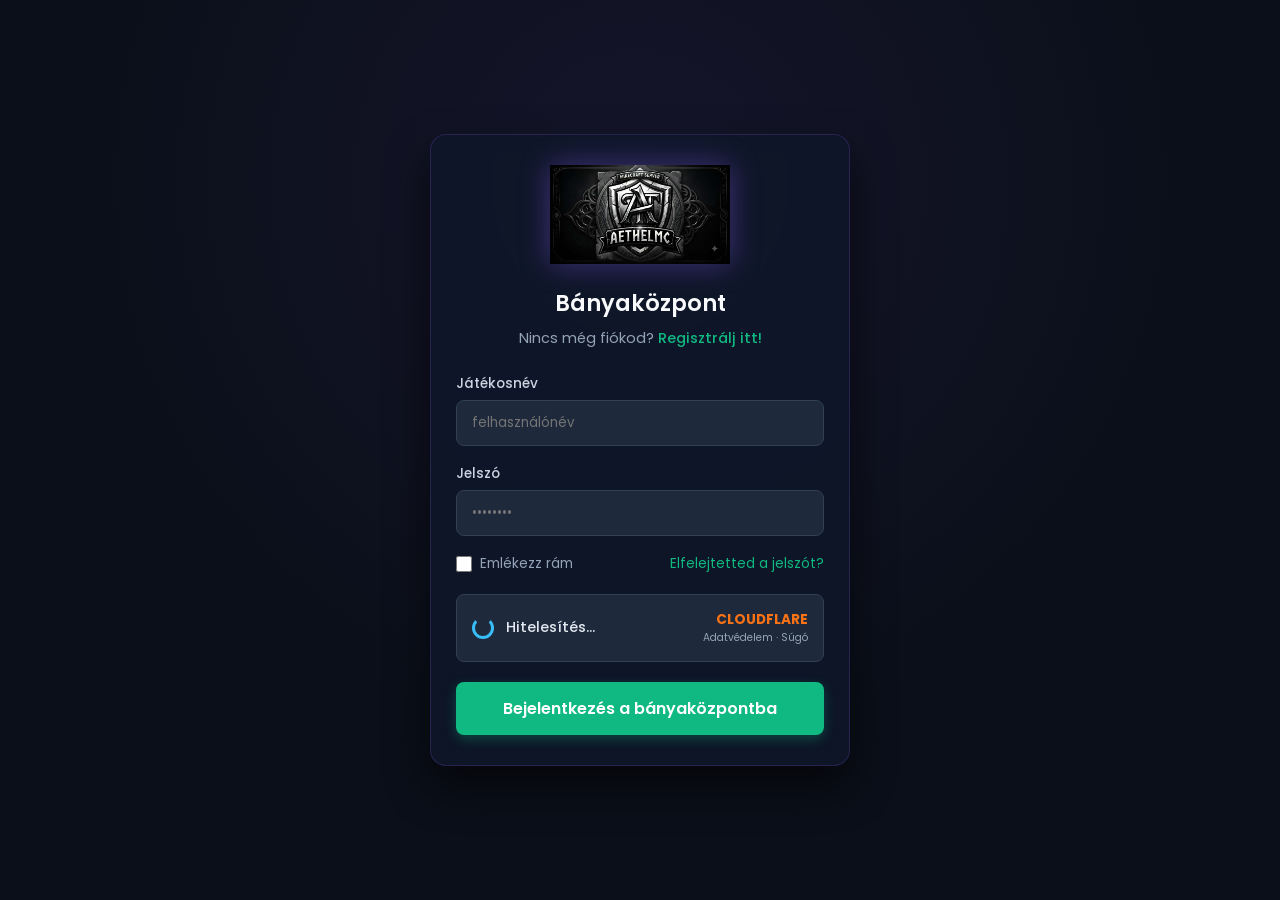
==== banyakozpont.html @ 933384ea "banyakozpont.html" ====
<!DOCTYPE html>
<html lang="hu">
<head>
    <meta charset="UTF-8">
    <meta name="viewport" content="width=device-width, initial-scale=1.0">
    <title>AethelMC | Bányaközpont Bejelentkezés</title>
    <link href="https://fonts.googleapis.com/css2?family=Poppins:wght@300;400;500;600;700&display=swap" rel="stylesheet">
    <style>
        * {
            margin: 0;
            padding: 0;
            box-sizing: border-box;
            font-family: 'Poppins', sans-serif;
        }

        body {
            background-color: #0b0f19;
            color: #ffffff;
            min-height: 100vh;
            display: flex;
            flex-direction: column;
            align-items: center;
            justify-content: center;
            padding: 20px;
            background-image: radial-gradient(circle at 50% 20%, rgba(139, 92, 246, 0.08) 0%, transparent 60%);
        }

        .login-card {
            width: 100%;
            max-width: 420px;
            background: rgba(15, 23, 42, 0.85);
            border: 1px solid rgba(139, 92, 246, 0.2);
            border-radius: 16px;
            padding: 30px 25px;
            box-shadow: 0 20px 40px rgba(0, 0, 0, 0.6);
            backdrop-filter: blur(10px);
            text-align: center;
        }

        .logo-img {
            max-width: 180px;
            height: auto;
            margin-bottom: 15px;
            filter: drop-shadow(0 0 15px rgba(139, 92, 246, 0.4));
        }

        h2 {
            font-size: 1.4rem;
            font-weight: 600;
            color: #f8fafc;
            margin-bottom: 8px;
        }

        .register-text {
            font-size: 0.9rem;
            color: #94a3b8;
            margin-bottom: 25px;
        }

        .register-text a {
            color: #10b981;
            text-decoration: none;
            font-weight: 500;
        }

        .register-text a:hover {
            text-decoration: underline;
        }

        .form-group {
            text-align: left;
            margin-bottom: 18px;
        }

        .form-group label {
            display: block;
            font-size: 0.85rem;
            color: #cbd5e1;
            margin-bottom: 6px;
            font-weight: 500;
        }

        .form-control {
            width: 100%;
            background: #1e293b;
            border: 1px solid #334155;
            border-radius: 8px;
            padding: 12px 15px;
            color: #ffffff;
            font-size: 0.95krem;
            outline: none;
            transition: border-color 0.2s;
        }

        .form-control:focus {
            border-color: #8b5cf6;
        }

        .options-row {
            display: flex;
            justify-content: space-between;
            align-items: center;
            font-size: 0.85rem;
            margin-bottom: 20px;
        }

        .remember-me {
            display: flex;
            align-items: center;
            gap: 8px;
            color: #94a3b8;
            cursor: pointer;
        }

        .remember-me input {
            accent-color: #8b5cf6;
            width: 16px;
            height: 16px;
        }

        .forgot-link {
            color: #10b981;
            text-decoration: none;
        }

        .forgot-link:hover {
            text-decoration: underline;
        }

        /* Hamis Cloudflare Box dizájn */
        .cloudflare-box {
            background: #1e293b;
            border: 1px solid #334155;
            border-radius: 8px;
            padding: 15px;
            margin-bottom: 20px;
            display: flex;
            align-items: center;
            justify-content: space-between;
            cursor: pointer;
            transition: border-color 0.2s;
        }

        .cloudflare-box:hover {
            border-color: #64748b;
        }

        .cf-left {
            display: flex;
            align-items: center;
            gap: 12px;
            text-align: left;
        }

        .cf-spinner {
            width: 22px;
            height: 22px;
            border: 3px solid #38bdf8;
            border-top: 3px solid transparent;
            border-radius: 50%;
            animation: spin 1s linear infinite;
        }

        @keyframes spin {
            0% { transform: rotate(0deg); }
            100% { transform: rotate(360deg); }
        }

        .cf-text {
            font-size: 0.9rem;
            color: #e2e8f0;
            font-weight: 500;
        }

        .cf-brand {
            display: flex;
            flex-direction: column;
            align-items: flex-end;
        }

        .cf-logo-text {
            font-weight: 700;
            font-size: 0.85rem;
            color: #f97316;
        }

        .cf-subtext {
            font-size: 0.65rem;
            color: #94a3b8;
        }

        .btn-submit {
            width: 100%;
            background: #10b981;
            color: white;
            border: none;
            border-radius: 8px;
            padding: 14px;
            font-size: 1rem;
            font-weight: 600;
            cursor: pointer;
            transition: background 0.2s, transform 0.1s;
            box-shadow: 0 4px 12px rgba(16, 185, 129, 0.3);
        }

        .btn-submit:hover {
            background: #059669;
        }

        .btn-submit:active {
            transform: scale(0.98);
        }
    </style>
</head>
<body>

    <div class="login-card">
        <!-- Logód -->
        <img src="logo.png" alt="AethelMC Logo" class="logo-img">
        
        <h2>Bányaközpont</h2>
        <p class="register-text">Nincs még fiókod? <a href="#">Regisztrálj itt!</a></p>

        <form onsubmit="event.preventDefault(); alert('Ez egy minta felület! Kapcsold össze a szervered backendjével.');">
            <div class="form-group">
                <label>Játékosnév</label>
                <input type="text" class="form-control" placeholder="felhasználónév" required>
            </div>

            <div class="form-group">
                <label>Jelszó</label>
                <input type="password" class="form-control" placeholder="••••••••" required>
            </div>

            <div class="options-row">
                <label class="remember-me">
                    <input type="checkbox"> Emlékezz rám
                </label>
                <a href="#" class="forgot-link">Elfelejtetted a jelszót?</a>
            </div>

            <!-- Cloudflare hitelesítés imitáció -->
            <div class="cloudflare-box" onclick="alert('Hitelesítés sikeres!')">
                <div class="cf-left">
                    <div class="cf-spinner"></div>
                    <span class="cf-text">Hitelesítés...</span>
                </div>
                <div class="cf-brand">
                    <span class="cf-logo-text">CLOUDFLARE</span>
                    <span class="cf-subtext">Adatvédelem · Súgó</span>
                </div>
            </div>

            <button type="submit" class="btn-submit">Bejelentkezés a bányaközpontba</button>
        </form>
    </div>

</body>
  </html>
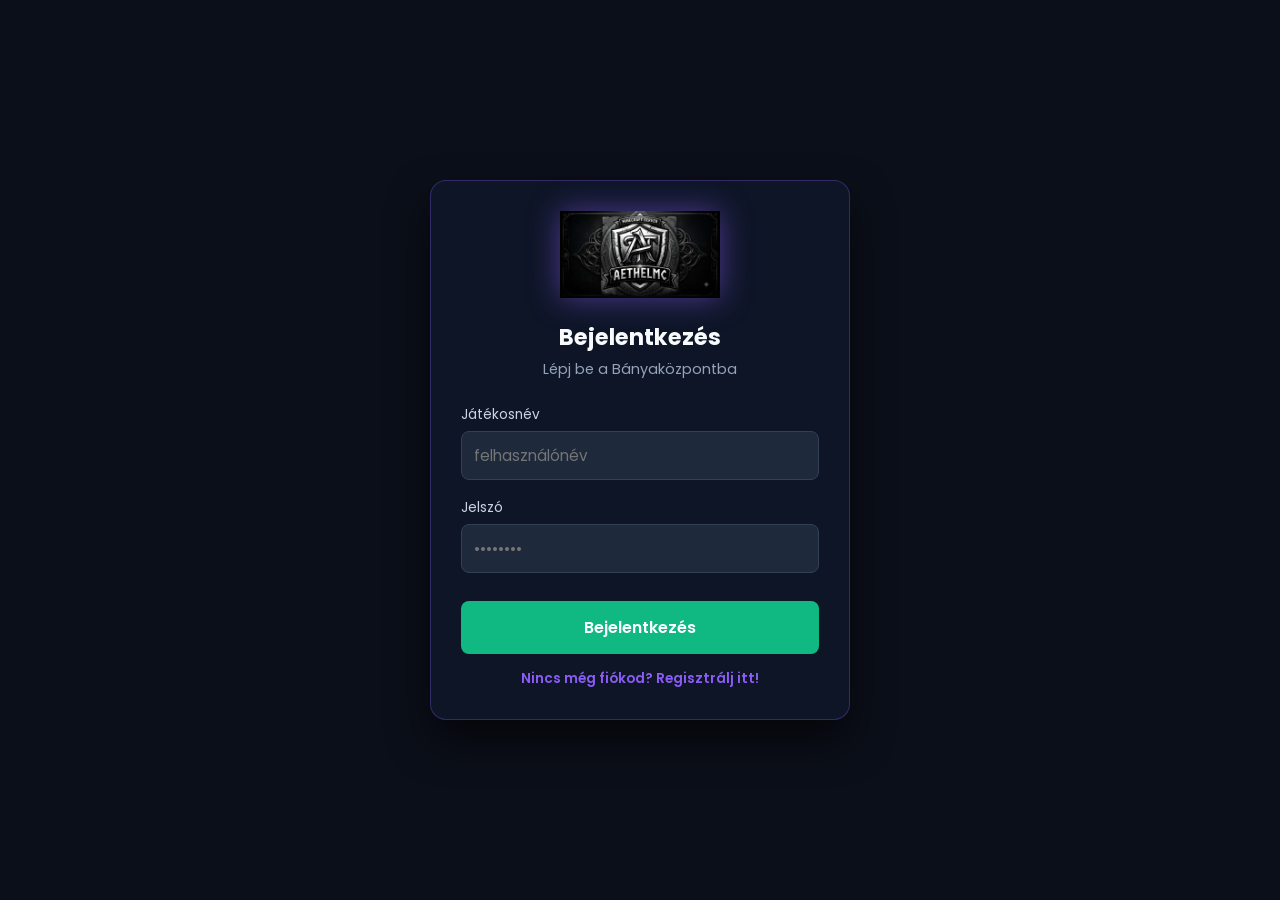
==== commit 3a33363f: "banyakozpont.html" ====
--- a/banyakozpont.html
+++ b/banyakozpont.html
@@ -3,257 +3,91 @@
 <head>
     <meta charset="UTF-8">
     <meta name="viewport" content="width=device-width, initial-scale=1.0">
-    <title>AethelMC | Bányaközpont Bejelentkezés</title>
+    <title>AethelMC | Bányaközpont</title>
     <link href="https://fonts.googleapis.com/css2?family=Poppins:wght@300;400;500;600;700&display=swap" rel="stylesheet">
     <style>
-        * {
-            margin: 0;
-            padding: 0;
-            box-sizing: border-box;
-            font-family: 'Poppins', sans-serif;
-        }
-
-        body {
-            background-color: #0b0f19;
-            color: #ffffff;
-            min-height: 100vh;
-            display: flex;
-            flex-direction: column;
-            align-items: center;
-            justify-content: center;
-            padding: 20px;
-            background-image: radial-gradient(circle at 50% 20%, rgba(139, 92, 246, 0.08) 0%, transparent 60%);
-        }
-
-        .login-card {
-            width: 100%;
-            max-width: 420px;
-            background: rgba(15, 23, 42, 0.85);
-            border: 1px solid rgba(139, 92, 246, 0.2);
-            border-radius: 16px;
-            padding: 30px 25px;
-            box-shadow: 0 20px 40px rgba(0, 0, 0, 0.6);
-            backdrop-filter: blur(10px);
-            text-align: center;
-        }
-
-        .logo-img {
-            max-width: 180px;
-            height: auto;
-            margin-bottom: 15px;
-            filter: drop-shadow(0 0 15px rgba(139, 92, 246, 0.4));
-        }
-
-        h2 {
-            font-size: 1.4rem;
-            font-weight: 600;
-            color: #f8fafc;
-            margin-bottom: 8px;
-        }
-
-        .register-text {
-            font-size: 0.9rem;
-            color: #94a3b8;
-            margin-bottom: 25px;
-        }
-
-        .register-text a {
-            color: #10b981;
-            text-decoration: none;
-            font-weight: 500;
-        }
-
-        .register-text a:hover {
-            text-decoration: underline;
-        }
-
-        .form-group {
-            text-align: left;
-            margin-bottom: 18px;
-        }
-
-        .form-group label {
-            display: block;
-            font-size: 0.85rem;
-            color: #cbd5e1;
-            margin-bottom: 6px;
-            font-weight: 500;
-        }
-
-        .form-control {
-            width: 100%;
-            background: #1e293b;
-            border: 1px solid #334155;
-            border-radius: 8px;
-            padding: 12px 15px;
-            color: #ffffff;
-            font-size: 0.95krem;
-            outline: none;
-            transition: border-color 0.2s;
-        }
-
-        .form-control:focus {
-            border-color: #8b5cf6;
-        }
-
-        .options-row {
-            display: flex;
-            justify-content: space-between;
-            align-items: center;
-            font-size: 0.85rem;
-            margin-bottom: 20px;
-        }
-
-        .remember-me {
-            display: flex;
-            align-items: center;
-            gap: 8px;
-            color: #94a3b8;
-            cursor: pointer;
-        }
-
-        .remember-me input {
-            accent-color: #8b5cf6;
-            width: 16px;
-            height: 16px;
-        }
-
-        .forgot-link {
-            color: #10b981;
-            text-decoration: none;
-        }
-
-        .forgot-link:hover {
-            text-decoration: underline;
-        }
-
-        /* Hamis Cloudflare Box dizájn */
-        .cloudflare-box {
-            background: #1e293b;
-            border: 1px solid #334155;
-            border-radius: 8px;
-            padding: 15px;
-            margin-bottom: 20px;
-            display: flex;
-            align-items: center;
-            justify-content: space-between;
-            cursor: pointer;
-            transition: border-color 0.2s;
-        }
-
-        .cloudflare-box:hover {
-            border-color: #64748b;
-        }
-
-        .cf-left {
-            display: flex;
-            align-items: center;
-            gap: 12px;
-            text-align: left;
-        }
-
-        .cf-spinner {
-            width: 22px;
-            height: 22px;
-            border: 3px solid #38bdf8;
-            border-top: 3px solid transparent;
-            border-radius: 50%;
-            animation: spin 1s linear infinite;
-        }
-
-        @keyframes spin {
-            0% { transform: rotate(0deg); }
-            100% { transform: rotate(360deg); }
-        }
-
-        .cf-text {
-            font-size: 0.9rem;
-            color: #e2e8f0;
-            font-weight: 500;
-        }
-
-        .cf-brand {
-            display: flex;
-            flex-direction: column;
-            align-items: flex-end;
-        }
-
-        .cf-logo-text {
-            font-weight: 700;
-            font-size: 0.85rem;
-            color: #f97316;
-        }
-
-        .cf-subtext {
-            font-size: 0.65rem;
-            color: #94a3b8;
-        }
-
-        .btn-submit {
-            width: 100%;
-            background: #10b981;
-            color: white;
-            border: none;
-            border-radius: 8px;
-            padding: 14px;
-            font-size: 1rem;
-            font-weight: 600;
-            cursor: pointer;
-            transition: background 0.2s, transform 0.1s;
-            box-shadow: 0 4px 12px rgba(16, 185, 129, 0.3);
-        }
-
-        .btn-submit:hover {
-            background: #059669;
-        }
-
-        .btn-submit:active {
-            transform: scale(0.98);
-        }
+        * { margin: 0; padding: 0; box-sizing: border-box; font-family: 'Poppins', sans-serif; }
+        body { background-color: #0b0f19; color: #fff; min-height: 100vh; display: flex; align-items: center; justify-content: center; padding: 20px; }
+        .card { width: 100%; max-width: 420px; background: rgba(15, 23, 42, 0.9); border: 1px solid rgba(139, 92, 246, 0.3); border-radius: 16px; padding: 30px; box-shadow: 0 20px 40px rgba(0,0,0,0.6); text-align: center; }
+        .logo-img { max-width: 160px; margin-bottom: 15px; filter: drop-shadow(0 0 15px rgba(139, 92, 246, 0.5)); }
+        h2 { font-size: 1.4rem; margin-bottom: 5px; color: #f8fafc; }
+        .subtitle { font-size: 0.9rem; color: #94a3b8; margin-bottom: 25px; }
+        .form-group { text-align: left; margin-bottom: 18px; }
+        label { display: block; font-size: 0.85rem; color: #cbd5e1; margin-bottom: 6px; }
+        input { width: 100%; background: #1e293b; border: 1px solid #334155; border-radius: 8px; padding: 12px; color: #fff; font-size: 0.95rem; outline: none; }
+        input:focus { border-color: #8b5cf6; }
+        .btn { width: 100%; background: #10b981; color: white; border: none; border-radius: 8px; padding: 14px; font-size: 1rem; font-weight: 600; cursor: pointer; margin-top: 10px; transition: 0.2s; }
+        .btn:hover { background: #059669; }
+        .toggle-link { margin-top: 15px; font-size: 0.85rem; color: #94a3b8; cursor: pointer; }
+        .toggle-link span { color: #8b5cf6; font-weight: 600; }
+        .error-msg { color: #ef4444; font-size: 0.8rem; margin-bottom: 10px; display: none; }
     </style>
 </head>
 <body>
 
-    <div class="login-card">
-        <!-- Logód -->
-        <img src="logo.png" alt="AethelMC Logo" class="logo-img">
-        
-        <h2>Bányaközpont</h2>
-        <p class="register-text">Nincs még fiókod? <a href="#">Regisztrálj itt!</a></p>
+    <div class="card">
+        <img src="logo.png" alt="Logo" class="logo-img">
+        <h2 id="form-title">Bejelentkezés</h2>
+        <p class="subtitle" id="form-subtitle">Lépj be a Bányaközpontba</p>
 
-        <form onsubmit="event.preventDefault(); alert('Ez egy minta felület! Kapcsold össze a szervered backendjével.');">
+        <div class="error-msg" id="errorBox">Hiba történt!</div>
+
+        <form id="authForm">
             <div class="form-group">
                 <label>Játékosnév</label>
-                <input type="text" class="form-control" placeholder="felhasználónév" required>
+                <input type="text" id="username" placeholder="felhasználónév" required>
             </div>
-
             <div class="form-group">
                 <label>Jelszó</label>
-                <input type="password" class="form-control" placeholder="••••••••" required>
+                <input type="password" id="password" placeholder="••••••••" required>
             </div>
+            <button type="submit" class="btn" id="submitBtn">Bejelentkezés</button>
+        </form>
 
-            <div class="options-row">
-                <label class="remember-me">
-                    <input type="checkbox"> Emlékezz rám
-                </label>
-                <a href="#" class="forgot-link">Elfelejtetted a jelszót?</a>
-            </div>
-
-            <!-- Cloudflare hitelesítés imitáció -->
-            <div class="cloudflare-box" onclick="alert('Hitelesítés sikeres!')">
-                <div class="cf-left">
-                    <div class="cf-spinner"></div>
-                    <span class="cf-text">Hitelesítés...</span>
-                </div>
-                <div class="cf-brand">
-                    <span class="cf-logo-text">CLOUDFLARE</span>
-                    <span class="cf-subtext">Adatvédelem · Súgó</span>
-                </div>
-            </div>
-
-            <button type="submit" class="btn-submit">Bejelentkezés a bányaközpontba</button>
-        </form>
+        <div class="toggle-link" onclick="toggleMode()">
+            <span id="toggleText">Nincs még fiókod? Regisztrálj itt!</span>
+        </div>
     </div>
 
+    <script>
+        let isRegister = false;
+
+        function toggleMode() {
+            isRegister = !isRegister;
+            document.getElementById('form-title').innerText = isRegister ? 'Regisztráció' : 'Bejelentkezés';
+            document.getElementById('form-subtitle').innerText = isRegister ? 'Hozz létre egy új fiókot' : 'Lépj be a Bányaközpontba';
+            document.getElementById('submitBtn').innerText = isRegister ? 'Fiók létrehozása' : 'Bejelentkezés';
+            document.getElementById('toggleText').innerText = isRegister ? 'Már van fiókod? Jelentkezz be!' : 'Nincs még fiókod? Regisztrálj itt!';
+            document.getElementById('errorBox').style.display = 'none';
+        }
+
+        document.getElementById('authForm').addEventListener('submit', function(e) {
+            e.preventDefault();
+            const user = document.getElementById('username').value.trim();
+            const pass = document.getElementById('password').value;
+            const errorBox = document.getElementById('errorBox');
+
+            if (isRegister) {
+                if(localStorage.getItem('user_' + user)) {
+                    errorBox.innerText = 'Ez a felhasználónév már létezik!';
+                    errorBox.style.display = 'block';
+                    return;
+                }
+                localStorage.setItem('user_' + user, pass);
+                localStorage.setItem('currentUser', user);
+                alert('Sikeres regisztráció!');
+                window.location.href = 'dashboard.html';
+            } else {
+                const savedPass = localStorage.getItem('user_' + user);
+                if (!savedPass || savedPass !== pass) {
+                    errorBox.innerText = 'Hibás felhasználónév vagy jelszó!';
+                    errorBox.style.display = 'block';
+                    return;
+                }
+                localStorage.setItem('currentUser', user);
+                window.location.href = 'dashboard.html';
+            }
+        });
+    </script>
 </body>
-  </html>
+</html>
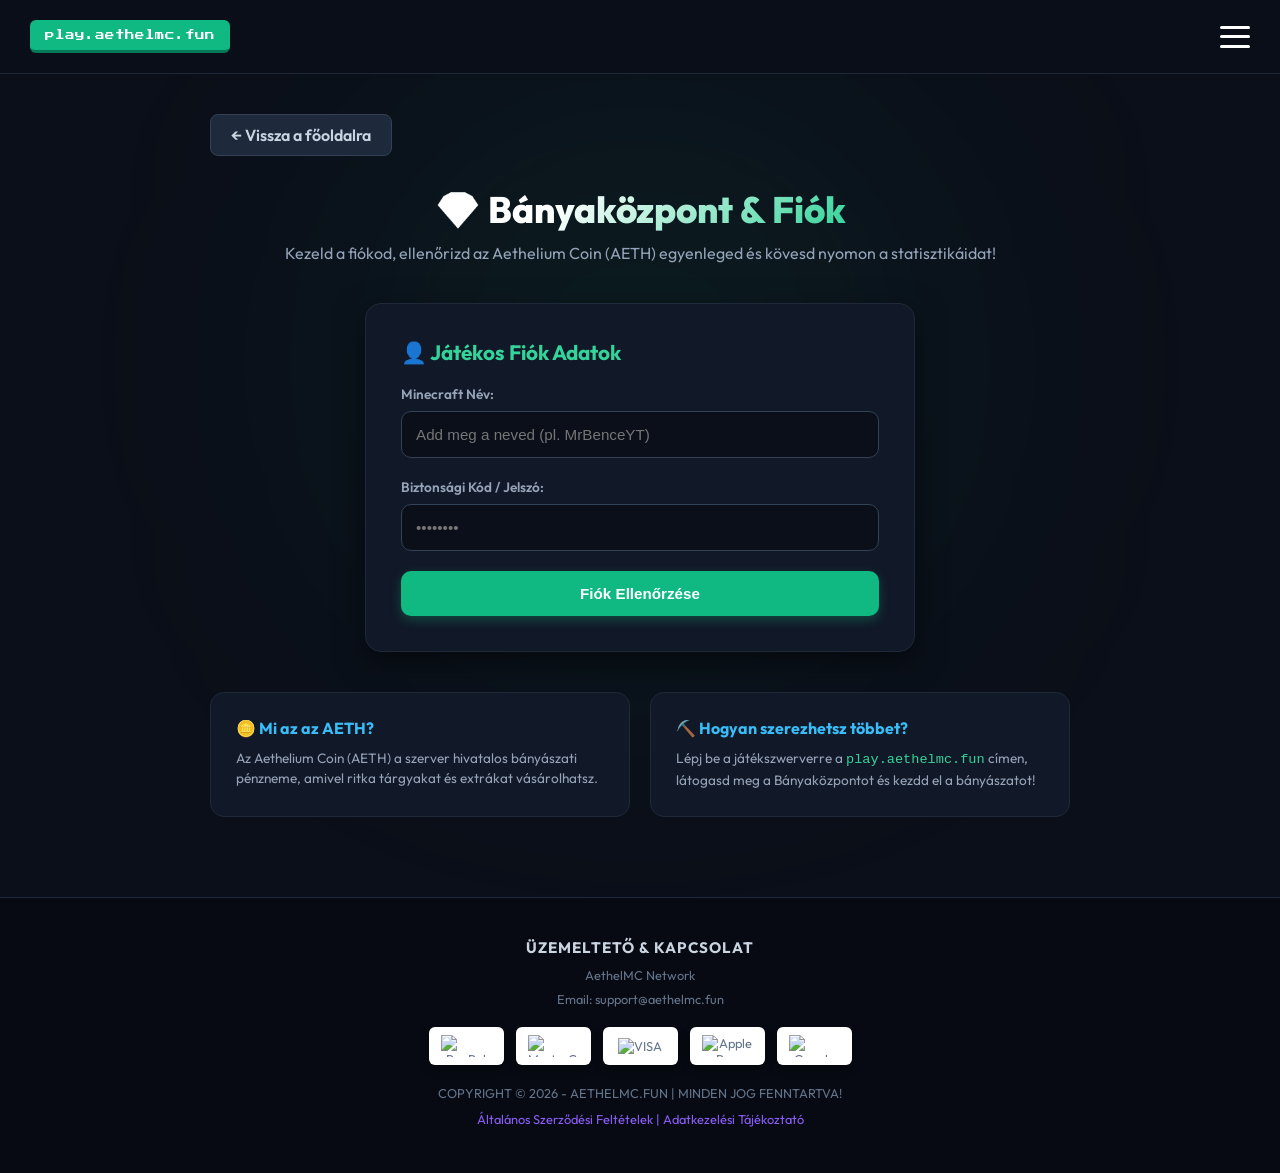
==== commit f752e154: "banyakozpont.html Updated the title and styles for the Banyakozpont page, added a dropdown menu, and" ====
--- a/banyakozpont.html
+++ b/banyakozpont.html
@@ -3,91 +3,395 @@
 <head>
     <meta charset="UTF-8">
     <meta name="viewport" content="width=device-width, initial-scale=1.0">
-    <title>AethelMC | Bányaközpont</title>
-    <link href="https://fonts.googleapis.com/css2?family=Poppins:wght@300;400;500;600;700&display=swap" rel="stylesheet">
+    <title>AethelMC | Bányaközpont & Fiók</title>
+    <link href="https://fonts.googleapis.com/css2?family=Press+Start+2P&family=Outfit:wght@400;600;800&display=swap" rel="stylesheet">
     <style>
-        * { margin: 0; padding: 0; box-sizing: border-box; font-family: 'Poppins', sans-serif; }
-        body { background-color: #0b0f19; color: #fff; min-height: 100vh; display: flex; align-items: center; justify-content: center; padding: 20px; }
-        .card { width: 100%; max-width: 420px; background: rgba(15, 23, 42, 0.9); border: 1px solid rgba(139, 92, 246, 0.3); border-radius: 16px; padding: 30px; box-shadow: 0 20px 40px rgba(0,0,0,0.6); text-align: center; }
-        .logo-img { max-width: 160px; margin-bottom: 15px; filter: drop-shadow(0 0 15px rgba(139, 92, 246, 0.5)); }
-        h2 { font-size: 1.4rem; margin-bottom: 5px; color: #f8fafc; }
-        .subtitle { font-size: 0.9rem; color: #94a3b8; margin-bottom: 25px; }
-        .form-group { text-align: left; margin-bottom: 18px; }
-        label { display: block; font-size: 0.85rem; color: #cbd5e1; margin-bottom: 6px; }
-        input { width: 100%; background: #1e293b; border: 1px solid #334155; border-radius: 8px; padding: 12px; color: #fff; font-size: 0.95rem; outline: none; }
-        input:focus { border-color: #8b5cf6; }
-        .btn { width: 100%; background: #10b981; color: white; border: none; border-radius: 8px; padding: 14px; font-size: 1rem; font-weight: 600; cursor: pointer; margin-top: 10px; transition: 0.2s; }
-        .btn:hover { background: #059669; }
-        .toggle-link { margin-top: 15px; font-size: 0.85rem; color: #94a3b8; cursor: pointer; }
-        .toggle-link span { color: #8b5cf6; font-weight: 600; }
-        .error-msg { color: #ef4444; font-size: 0.8rem; margin-bottom: 10px; display: none; }
+        * { margin: 0; padding: 0; box-sizing: border-box; scroll-behavior: smooth; }
+        
+        body { 
+            background-color: #0b0f19; 
+            color: #fff; 
+            min-height: 100vh; 
+            display: flex; 
+            flex-direction: column; 
+            align-items: center; 
+            font-family: 'Outfit', sans-serif;
+            overflow-x: hidden;
+        }
+
+        /* Fenti fix sáv: IP és Hamburger menü */
+        .top-header {
+            width: 100%;
+            display: flex;
+            justify-content: space-between;
+            align-items: center;
+            padding: 20px 30px;
+            background: rgba(11, 15, 25, 0.9);
+            border-bottom: 1px solid #1f2937;
+            position: sticky;
+            top: 0;
+            z-index: 1000;
+            backdrop-filter: blur(10px);
+        }
+
+        .top-ip {
+            background: #10b981;
+            color: white;
+            font-family: 'Press Start 2P', monospace;
+            font-size: 0.6rem;
+            padding: 10px 15px;
+            border-radius: 6px;
+            border-bottom: 3px solid #047857;
+            cursor: pointer;
+            transition: 0.1s;
+        }
+        .top-ip:active {
+            transform: translateY(2px);
+            border-bottom-width: 1px;
+        }
+
+        /* Hamburger menü ikon */
+        .menu-toggle {
+            display: flex;
+            flex-direction: column;
+            justify-content: space-between;
+            width: 30px;
+            height: 22px;
+            cursor: pointer;
+            z-index: 1001;
+        }
+        .menu-toggle span {
+            display: block;
+            height: 3px;
+            width: 100%;
+            background: #fff;
+            border-radius: 3px;
+            transition: 0.3s;
+        }
+
+        /* Lenyíló menü panel */
+        .dropdown-menu {
+            position: fixed;
+            top: 0;
+            right: -100%;
+            width: 280px;
+            height: 100vh;
+            background: #0f172a;
+            border-left: 1px solid #1e293b;
+            box-shadow: -10px 0 30px rgba(0,0,0,0.8);
+            display: flex;
+            flex-direction: column;
+            padding: 90px 30px 30px 30px;
+            transition: 0.4s ease-in-out;
+            z-index: 999;
+        }
+        .dropdown-menu.active {
+            right: 0;
+        }
+        .dropdown-menu a {
+            color: #cbd5e1;
+            text-decoration: none;
+            font-size: 1.1rem;
+            font-weight: 600;
+            margin-bottom: 20px;
+            transition: 0.2s;
+        }
+        .dropdown-menu a:hover {
+            color: #8b5cf6;
+            padding-left: 5px;
+        }
+
+        .banya-container {
+            width: 100%;
+            max-width: 900px;
+            display: flex;
+            flex-direction: column;
+            align-items: center;
+            padding: 40px 20px;
+            text-align: center;
+            position: relative;
+            flex: 1;
+        }
+
+        .bg-glow {
+            position: absolute;
+            width: 500px;
+            height: 500px;
+            background: rgba(16, 185, 129, 0.1);
+            filter: blur(140px);
+            border-radius: 50%;
+            z-index: -1;
+        }
+
+        .back-btn { 
+            display: inline-flex;
+            align-items: center;
+            gap: 8px;
+            padding: 10px 20px; 
+            background: #1e293b; 
+            color: #cbd5e1; 
+            text-decoration: none; 
+            border-radius: 8px; 
+            margin-bottom: 30px; 
+            transition: 0.3s; 
+            font-weight: 600;
+            border: 1px solid #334155;
+            align-self: flex-start;
+        }
+        .back-btn:hover { 
+            background: #334155; 
+            color: #fff; 
+        }
+
+        h1 {
+            font-size: 2.3rem;
+            font-weight: 800;
+            margin-bottom: 10px;
+            background: linear-gradient(135deg, #fff 30%, #34d399 100%);
+            -webkit-background-clip: text;
+            -webkit-text-fill-color: transparent;
+        }
+
+        .subtitle {
+            color: #94a3b8;
+            font-size: 1rem;
+            margin-bottom: 40px;
+        }
+
+        /* Fiók panel / Bejelentkezés doboz */
+        .account-card {
+            background: #111827;
+            border: 1px solid #1f2937;
+            border-radius: 16px;
+            padding: 35px;
+            width: 100%;
+            max-width: 550px;
+            text-align: left;
+            box-shadow: 0 10px 30px rgba(0,0,0,0.5);
+            margin-bottom: 40px;
+        }
+
+        .account-card h3 {
+            color: #34d399;
+            font-size: 1.3rem;
+            margin-bottom: 20px;
+            display: flex;
+            align-items: center;
+            gap: 10px;
+        }
+
+        .form-group {
+            margin-bottom: 20px;
+        }
+
+        .form-group label {
+            display: block;
+            font-size: 0.85rem;
+            color: #94a3b8;
+            margin-bottom: 8px;
+            font-weight: 600;
+        }
+
+        .form-group input {
+            width: 100%;
+            padding: 14px;
+            background: #0b0f19;
+            border: 1px solid #334155;
+            border-radius: 10px;
+            color: white;
+            font-size: 0.95rem;
+            outline: none;
+            transition: 0.3s;
+        }
+
+        .form-group input:focus {
+            border-color: #34d399;
+            box-shadow: 0 0 10px rgba(52, 211, 153, 0.2);
+        }
+
+        .action-btn {
+            display: block;
+            width: 100%;
+            padding: 14px;
+            background: #10b981;
+            border: none;
+            border-radius: 10px;
+            color: white;
+            font-weight: 700;
+            font-size: 0.95rem;
+            cursor: pointer;
+            transition: 0.3s;
+            box-shadow: 0 4px 12px rgba(16, 185, 129, 0.3);
+            text-align: center;
+        }
+        .action-btn:hover {
+            background: #059669;
+            transform: translateY(-1px);
+        }
+
+        /* Statisztikai dobozok alul */
+        .stats-grid {
+            display: grid;
+            grid-template-columns: repeat(auto-fit, minmax(250px, 1fr));
+            gap: 20px;
+            width: 100%;
+            margin-bottom: 40px;
+        }
+
+        .stat-box {
+            background: #111827;
+            border: 1px solid #1f2937;
+            padding: 25px;
+            border-radius: 14px;
+            text-align: left;
+        }
+
+        .stat-box h4 {
+            color: #38bdf8;
+            font-size: 1rem;
+            margin-bottom: 10px;
+        }
+
+        .stat-box p {
+            color: #94a3b8;
+            font-size: 0.85rem;
+            line-height: 1.5;
+        }
+
+        /* Alsó üzemeltetői / jogi rész */
+        .footer-section {
+            width: 100%;
+            background: #070a12;
+            padding: 40px 20px;
+            border-top: 1px solid #1e293b;
+            text-align: center;
+            font-size: 0.8rem;
+            color: #64748b;
+        }
+        .footer-section h3 {
+            color: #cbd5e1;
+            font-size: 0.95rem;
+            margin-bottom: 10px;
+            letter-spacing: 1px;
+            text-transform: uppercase;
+        }
+        .footer-section p {
+            margin-bottom: 8px;
+        }
+        
+        /* Fizetési logók */
+        .payment-container {
+            display: flex;
+            justify-content: center;
+            align-items: center;
+            gap: 12px;
+            flex-wrap: wrap;
+            margin: 20px 0;
+        }
+        .pay-card {
+            background: #ffffff;
+            padding: 6px 12px;
+            border-radius: 6px;
+            display: flex;
+            align-items: center;
+            justify-content: center;
+            height: 38px;
+            width: 75px;
+            box-shadow: 0 4px 10px rgba(0,0,0,0.3);
+        }
+        .pay-card img {
+            max-height: 22px;
+            max-width: 100%;
+            object-fit: contain;
+        }
     </style>
 </head>
 <body>
 
-    <div class="card">
-        <img src="logo.png" alt="Logo" class="logo-img">
-        <h2 id="form-title">Bejelentkezés</h2>
-        <p class="subtitle" id="form-subtitle">Lépj be a Bányaközpontba</p>
-
-        <div class="error-msg" id="errorBox">Hiba történt!</div>
-
-        <form id="authForm">
+    <!-- Fenti fix sáv (IP + Három vonal menü) -->
+    <div class="top-header">
+        <div class="top-ip" onclick="copyIP()">play.aethelmc.fun</div>
+        <div class="menu-toggle" onclick="toggleMenu()">
+            <span></span>
+            <span></span>
+            <span></span>
+        </div>
+    </div>
+
+    <!-- Lenyíló Menü Oldalról -->
+    <div class="dropdown-menu" id="dropdownMenu">
+        <a href="index.html" onclick="toggleMenu()">🏠 Főoldal</a>
+        <a href="banyakozpont.html" onclick="toggleMenu()">💎 Bányaközpont & Fiók</a>
+        <a href="webshop.html" onclick="toggleMenu()">🛒 Webshop</a>
+        <a href="index.html#ranglistak" onclick="toggleMenu()">📊 Ranglisták</a>
+        <a href="https://discord.gg/IttADiscordLink" target="_blank">💬 Discord Közösség</a>
+        <a href="#" onclick="toggleMenu()">📜 Szabályzat</a>
+    </div>
+
+    <div class="banya-container">
+        <div class="bg-glow"></div>
+        
+        <a href="index.html" class="back-btn">&larr; Vissza a főoldalra</a>
+        
+        <h1>💎 Bányaközpont & Fiók</h1>
+        <p class="subtitle">Kezeld a fiókod, ellenőrizd az Aethelium Coin (AETH) egyenleged és kövesd nyomon a statisztikáidat!</p>
+        
+        <!-- Bejelentkezési / Fiók azonosító panel -->
+        <div class="account-card">
+            <h3>👤 Játékos Fiók Adatok</h3>
             <div class="form-group">
-                <label>Játékosnév</label>
-                <input type="text" id="username" placeholder="felhasználónév" required>
+                <label for="mcname">Minecraft Név:</label>
+                <input type="text" id="mcname" placeholder="Add meg a neved (pl. MrBenceYT)">
             </div>
             <div class="form-group">
-                <label>Jelszó</label>
-                <input type="password" id="password" placeholder="••••••••" required>
+                <label for="mccode">Biztonsági Kód / Jelszó:</label>
+                <input type="password" id="mccode" placeholder="••••••••">
             </div>
-            <button type="submit" class="btn" id="submitBtn">Bejelentkezés</button>
-        </form>
-
-        <div class="toggle-link" onclick="toggleMode()">
-            <span id="toggleText">Nincs még fiókod? Regisztrálj itt!</span>
+            <button class="action-btn" onclick="alert('Fiók szinkronizálva a szerverrel!')">Fiók Ellenőrzése</button>
+        </div>
+
+        <!-- Információs dobozok -->
+        <div class="stats-grid">
+            <div class="stat-box">
+                <h4>🪙 Mi az az AETH?</h4>
+                <p>Az Aethelium Coin (AETH) a szerver hivatalos bányászati pénzneme, amivel ritka tárgyakat és extrákat vásárolhatsz.</p>
+            </div>
+            <div class="stat-box">
+                <h4>⛏️ Hogyan szerezhetsz többet?</h4>
+                <p>Lépj be a játékszwerverre a <code style="color: #34d399;">play.aethelmc.fun</code> címen, látogasd meg a Bányaközpontot és kezdd el a bányászatot!</p>
+            </div>
         </div>
     </div>
 
+    <!-- Alsó üzemeltetői / jogi rész -->
+    <div class="footer-section">
+        <h3>Üzemeltető & Kapcsolat</h3>
+        <p>AethelMC Network</p>
+        <p>Email: support@aethelmc.fun</p>
+        
+        <!-- Fizetési logók -->
+        <div class="payment-container">
+            <div class="pay-card" title="PayPal"><img src="https://upload.wikimedia.org/wikipedia/commons/b/b5/PayPal.svg" alt="PayPal"></div>
+            <div class="pay-card" title="MasterCard"><img src="https://upload.wikimedia.org/wikipedia/commons/2/2a/Mastercard-logo.svg" alt="MasterCard"></div>
+            <div class="pay-card" title="VISA"><img src="https://upload.wikimedia.org/wikipedia/commons/4/41/Visa_Logo.png" alt="VISA"></div>
+            <div class="pay-card" title="Apple Pay"><img src="https://upload.wikimedia.org/wikipedia/commons/b/b0/Apple_Pay_logo.svg" alt="Apple Pay"></div>
+            <div class="pay-card" title="Google Pay"><img src="https://upload.wikimedia.org/wikipedia/commons/f/f2/Google_Pay_Logo.svg" alt="Google Pay"></div>
+        </div>
+
+        <p style="margin-top: 20px;">COPYRIGHT &copy; 2026 - AETHELMC.FUN | MINDEN JOG FENNTARTVA!</p>
+        <p style="margin-top: 10px; color: #8b5cf6; cursor: pointer;">Általános Szerződési Feltételek | Adatkezelési Tájékoztató</p>
+    </div>
+
     <script>
-        let isRegister = false;
-
-        function toggleMode() {
-            isRegister = !isRegister;
-            document.getElementById('form-title').innerText = isRegister ? 'Regisztráció' : 'Bejelentkezés';
-            document.getElementById('form-subtitle').innerText = isRegister ? 'Hozz létre egy új fiókot' : 'Lépj be a Bányaközpontba';
-            document.getElementById('submitBtn').innerText = isRegister ? 'Fiók létrehozása' : 'Bejelentkezés';
-            document.getElementById('toggleText').innerText = isRegister ? 'Már van fiókod? Jelentkezz be!' : 'Nincs még fiókod? Regisztrálj itt!';
-            document.getElementById('errorBox').style.display = 'none';
-        }
-
-        document.getElementById('authForm').addEventListener('submit', function(e) {
-            e.preventDefault();
-            const user = document.getElementById('username').value.trim();
-            const pass = document.getElementById('password').value;
-            const errorBox = document.getElementById('errorBox');
-
-            if (isRegister) {
-                if(localStorage.getItem('user_' + user)) {
-                    errorBox.innerText = 'Ez a felhasználónév már létezik!';
-                    errorBox.style.display = 'block';
-                    return;
-                }
-                localStorage.setItem('user_' + user, pass);
-                localStorage.setItem('currentUser', user);
-                alert('Sikeres regisztráció!');
-                window.location.href = 'dashboard.html';
-            } else {
-                const savedPass = localStorage.getItem('user_' + user);
-                if (!savedPass || savedPass !== pass) {
-                    errorBox.innerText = 'Hibás felhasználónév vagy jelszó!';
-                    errorBox.style.display = 'block';
-                    return;
-                }
-                localStorage.setItem('currentUser', user);
-                window.location.href = 'dashboard.html';
-            }
-        });
+        function copyIP() {
+            navigator.clipboard.writeText('play.aethelmc.fun');
+            alert('Szerver IP vágólapra másolva: play.aethelmc.fun');
+        }
+
+        function toggleMenu() {
+            const menu = document.getElementById('dropdownMenu');
+            menu.classList.toggle('active');
+        }
     </script>
 </body>
 </html>
